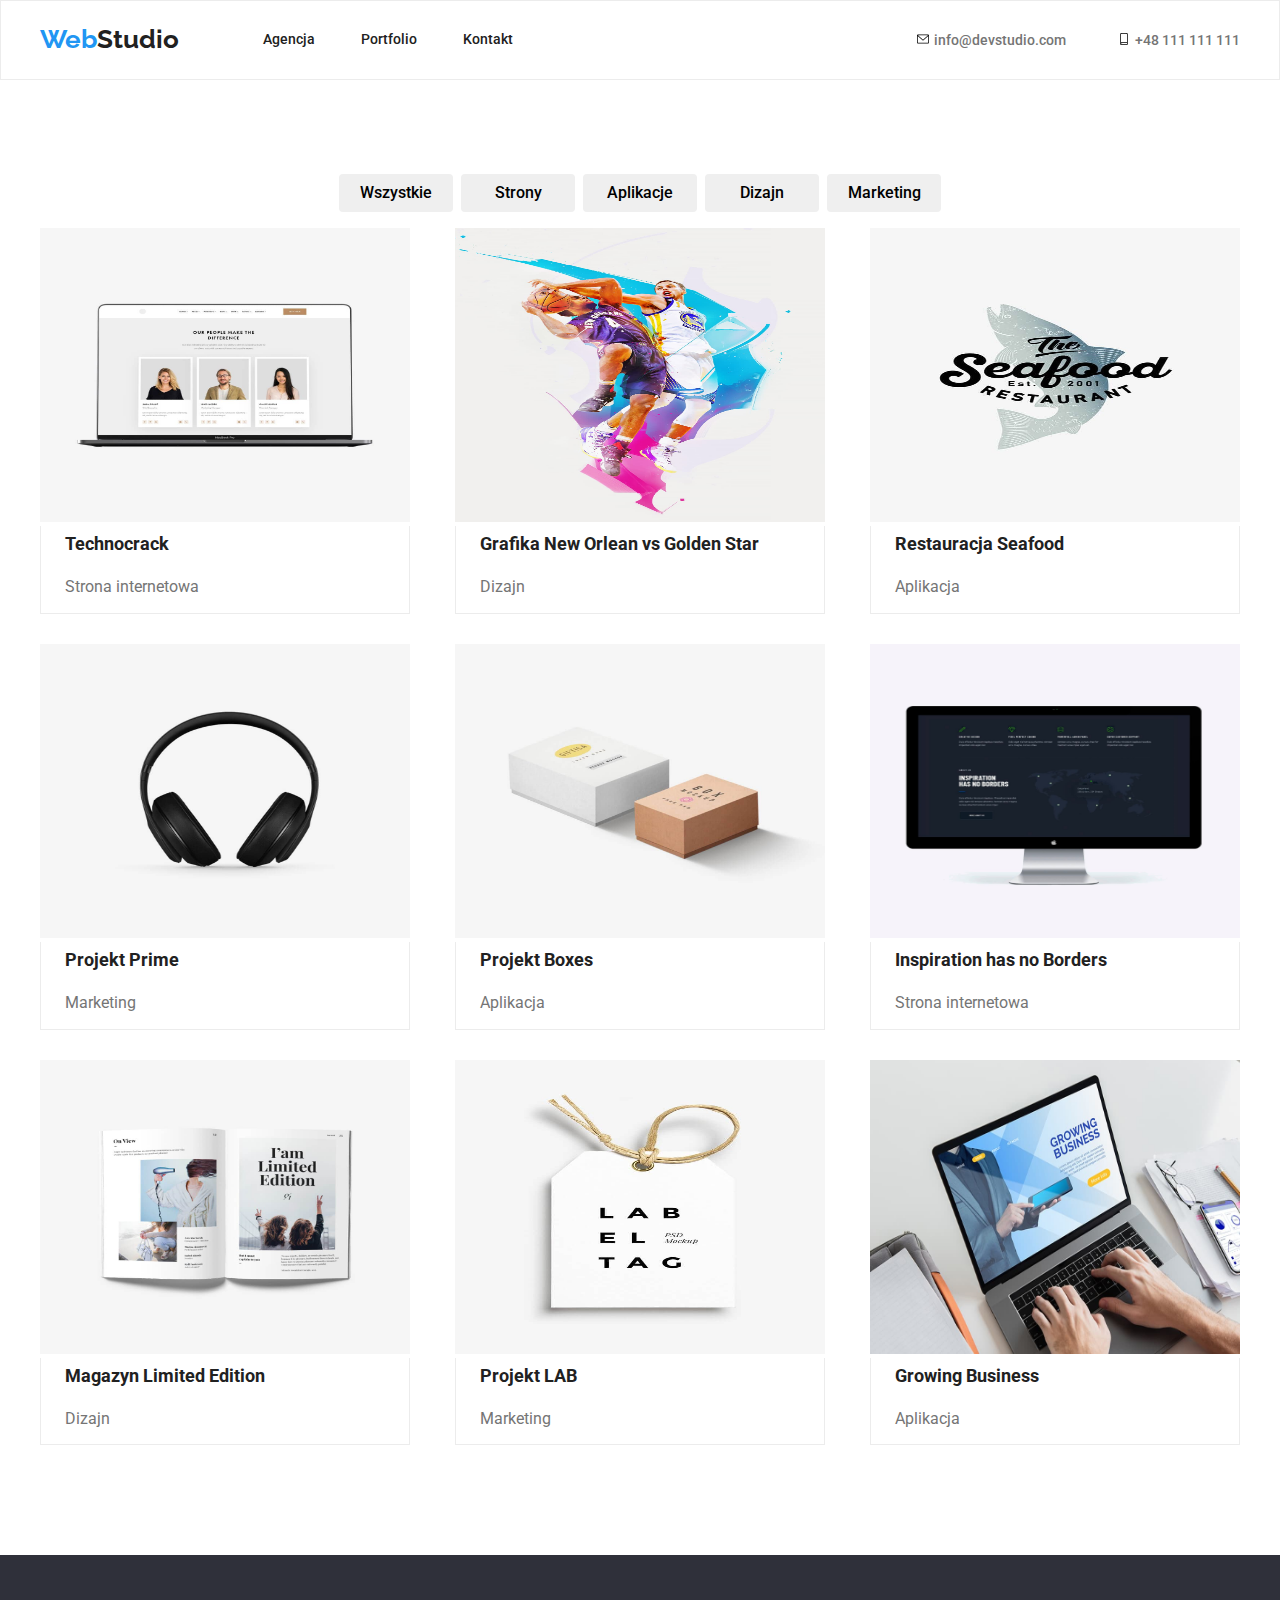
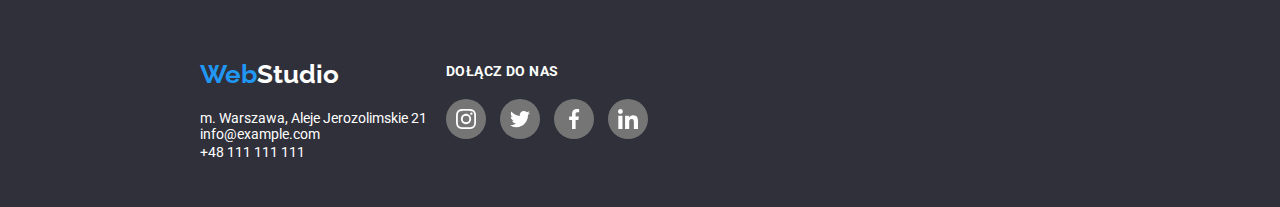
==== portfolio.html @ 9b008c36 "add files" ====
<!DOCTYPE html>
<html lang="pl">
    <head>
        <meta charset="UTF-8" />
        <meta http-equiv="X-UA-Compatible" content="IE=edge" />
        <meta name="viewport" content="width=device-width, initial-scale=1.0" />
        <title>Portfolio</title>
        <link rel="preconnect" href="https://fonts.googleapis.com" />
        <link rel="preconnect" href="https://fonts.gstatic.com" crossorigin />
        <link
            href="https://fonts.googleapis.com/css2?family=Raleway:wght@700&family=Roboto:wght@400;500;700;900&display=swap"
            rel="stylesheet"
        />
        <link rel="stylesheet" href="./css/norm.css" />
        <link rel="stylesheet" href="./css/styles.css" />
    </head>
    <body>
        <header class="bottom-line">
            <div class="flex-container container header-line">
                <a class="logo-dark" href="./index.html"
                    ><span class="logo-part">Web</span>Studio</a
                >
                <nav>
                    <ul class="flex-nav">
                        <li>
                            <a class="link" href="./index.html">Agencja</a>
                        </li>
                        <li>
                            <a class="link" href="#">Portfolio</a>
                        </li>
                        <li><a class="link" href="#">Kontakt</a></li>
                    </ul>
                </nav>

                <div class="flex-adress">
                    <a class="link link-color" href="mailto:info@devstudio.com">
                        <svg
                            class="icons-link"
                            xmlns="http://www.w3.org/2000/svg"
                            width="16"
                            height="12"
                        >
                            <use href="./images/icons.svg#icon-envelope"></use>
                        </svg>
                        <span>info@devstudio.com</span>
                    </a>
                    <a class="link link-color" href="callto:+48111111111">
                        <svg
                            class="icons-link"
                            xmlns="http://www.w3.org/2000/svg"
                            width="16"
                            height="12"
                        >
                            <use
                                href="./images/icons.svg#icon-smartphone"
                            ></use>
                        </svg>
                        <span>+48 111 111 111</span></a
                    >
                </div>
            </div>
        </header>
        <main>
            <section>
                <ul class="container menu">
                    <li class="button-item">
                        <button class="button-design" type="button">
                            Wszystkie
                        </button>
                    </li>
                    <li class="button-item">
                        <button class="button-design" type="button">
                            Strony
                        </button>
                    </li>
                    <li class="button-item">
                        <button class="button-design" type="button">
                            Aplikacje
                        </button>
                    </li>
                    <li class="button-item">
                        <button class="button-design" type="button">
                            Dizajn
                        </button>
                    </li>
                    <li class="button-item">
                        <button class="button-design" type="button">
                            Marketing
                        </button>
                    </li>
                </ul>

                <div class="container">
                    <ul class="menu-set">
                        <li class="shadows">
                            <img
                                src="./images/portfolio-pic1.jpg"
                                alt="Zdjęcia dwóch kobiet i jednego mężczyzny wyświetlone na ekranie laptopa"
                                width="370"
                                height="294"
                            />
                            <div class="bottom-frame">
                                <h4 class="project-name">Technocrack</h4>
                                <p class="project-type">Strona internetowa</p>
                            </div>
                        </li>
                        <li class="shadows">
                            <img
                                src="./images/portfolio-pic2.jpg"
                                alt="Dwóch mężczyzn grających w koszykówkę"
                                width="370"
                                height="294"
                            />
                            <div class="bottom-frame">
                                <h4 class="project-name">
                                    Grafika New Orlean vs Golden Star
                                </h4>
                                <p class="project-type">Dizajn</p>
                            </div>
                        </li>
                        <li class="shadows">
                            <img
                                src="./images/portfolio-pic3.jpg"
                                alt="Logo restauracji serwującej owoce morza"
                                width="370"
                                height="294"
                            />
                            <div class="bottom-frame">
                                <h4 class="project-name">
                                    Restauracja Seafood
                                </h4>
                                <p class="project-type">Aplikacja</p>
                            </div>
                        </li>
                        <li class="shadows">
                            <img
                                src="./images/portfolio-pic4.jpg"
                                alt="Słuchawki nauszne"
                                width="370"
                                height="294"
                            />
                            <div class="bottom-frame">
                                <h4 class="project-name">Projekt Prime</h4>
                                <p class="project-type">Marketing</p>
                            </div>
                        </li>
                        <li class="shadows">
                            <img
                                src="./images/portfolio-pic5.jpg"
                                alt="Białe i różowe pudełko"
                                width="370"
                                height="294"
                            />
                            <div class="bottom-frame">
                                <h4 class="project-name">Projekt Boxes</h4>
                                <p class="project-type">Aplikacja</p>
                            </div>
                        </li>
                        <li class="shadows">
                            <img
                                src="./images/portfolio-pic6.jpg"
                                alt="Ekran komputera Mac z wyświetoną witryną internetową"
                                width="370"
                                height="294"
                            />
                            <div class="bottom-frame">
                                <h4 class="project-name">
                                    Inspiration has no Borders
                                </h4>
                                <p class="project-type">Strona internetowa</p>
                            </div>
                        </li>
                        <li class="shadows">
                            <img
                                src="./images/portfolio-pic7.jpg"
                                alt="Otwarta gazeta z artykułami"
                                width="370"
                                height="294"
                            />
                            <div class="bottom-frame">
                                <h4 class="project-name">
                                    Magazyn Limited Edition
                                </h4>
                                <p class="project-type">Dizajn</p>
                            </div>
                        </li>
                        <li class="shadows">
                            <img
                                src="./images/portfolio-pic8.jpg"
                                alt="Biała metka z czarnym napisem i zawiązanym sznureczkiem"
                                width="370"
                                height="294"
                            />
                            <div class="bottom-frame">
                                <h4 class="project-name">Projekt LAB</h4>
                                <p class="project-type">Marketing</p>
                            </div>
                        </li>
                        <li class="shadows">
                            <img
                                src="./images/portfolio-pic9.jpg"
                                alt="Stół, na którym stoi komputer, leżą dokumenty, a na nich leżą okulary, ołówek i telefon komórkowy"
                                width="370"
                                height="294"
                            />
                            <div class="bottom-frame">
                                <h4 class="project-name">Growing Business</h4>
                                <p class="project-type">Aplikacja</p>
                            </div>
                        </li>
                    </ul>
                </div>
            </section>
        </main>
        <footer>
            <div class="background-bottom footer-container">
                <div>
                    <a class="logo-light" href="#"
                        ><span class="logo-part">Web</span>Studio</a
                    >

                    <div class="address-style">
                        m. Warszawa, Aleje Jerozolimskie 21
                    </div>

                    <a class="link-footer" href="mailto:info@example.com"
                        >info@example.com</a
                    ><br />
                    <span
                        ><a class="link-footer" href="callto:+48111111111"
                            >+48 111 111 111</a
                        ></span
                    >
                </div>

                <div>
                    <h4 class="title-footer">DOŁĄCZ DO NAS</h4>
                    <ul class="ul-footer">
                        <li class="list-footer">
                            <a
                                href="https://www.instagram.com"
                                target="_blank"
                            ></a>
                            <svg
                                class="icon-social-footer"
                                viewBox="0 0 50 100"
                            >
                                <use href="./images/icons.svg#icon-insta"></use>
                            </svg>
                        </li>
                        <li class="list-footer">
                            <a
                                href="https://www.twitter.com"
                                target="_blank"
                            ></a>
                            <svg
                                class="icon-social-footer"
                                viewBox="0 0 50 100"
                            >
                                <use href="./images/icons.svg#icon-twitt"></use>
                            </svg>
                        </li>
                        <li class="list-footer">
                            <a
                                href="https://www.facebook.com"
                                target="_blank"
                            ></a>
                            <svg
                                class="icon-social-footer"
                                viewBox="0 0 50 100"
                            >
                                <use href="./images/icons.svg#icon-face"></use>
                            </svg>
                        </li>
                        <li class="list-footer">
                            <a
                                href="https://www.linkedin.com"
                                target="_blank"
                            ></a>
                            <svg
                                class="icon-social-footer"
                                viewBox="0 0 50 100"
                            >
                                <use
                                    href="./images/icons.svg#icon-linkedin"
                                ></use>
                            </svg>
                        </li>
                    </ul>
                </div>
            </div>
        </footer>
    </body>
</html>
---- css/norm.css ----
/*! normalize.css v8.0.1 | MIT License | github.com/necolas/normalize.css */

/* Document
   ========================================================================== */

/**
 * 1. Correct the line height in all browsers.
 * 2. Prevent adjustments of font size after orientation changes in iOS.
 */

html {
    line-height: 1.15; /* 1 */
    -webkit-text-size-adjust: 100%; /* 2 */
}

/* Sections
   ========================================================================== */

/**
 * Remove the margin in all browsers.
 */

body {
    margin: 0;
}

/**
 * Render the `main` element consistently in IE.
 */

main {
    display: block;
}

/**
 * Correct the font size and margin on `h1` elements within `section` and
 * `article` contexts in Chrome, Firefox, and Safari.
 */

h1 {
    font-size: 2em;
    margin: 0.67em 0;
}

/* Grouping content
   ========================================================================== */

/**
 * 1. Add the correct box sizing in Firefox.
 * 2. Show the overflow in Edge and IE.
 */

hr {
    box-sizing: content-box; /* 1 */
    height: 0; /* 1 */
    overflow: visible; /* 2 */
}

/**
 * 1. Correct the inheritance and scaling of font size in all browsers.
 * 2. Correct the odd `em` font sizing in all browsers.
 */

pre {
    font-family: monospace, monospace; /* 1 */
    font-size: 1em; /* 2 */
}

/* Text-level semantics
   ========================================================================== */

/**
 * Remove the gray background on active links in IE 10.
 */

a {
    background-color: transparent;
}

/**
 * 1. Remove the bottom border in Chrome 57-
 * 2. Add the correct text decoration in Chrome, Edge, IE, Opera, and Safari.
 */

abbr[title] {
    border-bottom: none; /* 1 */
    text-decoration: underline; /* 2 */
    text-decoration: underline dotted; /* 2 */
}

/**
 * Add the correct font weight in Chrome, Edge, and Safari.
 */

b,
strong {
    font-weight: bolder;
}

/**
 * 1. Correct the inheritance and scaling of font size in all browsers.
 * 2. Correct the odd `em` font sizing in all browsers.
 */

code,
kbd,
samp {
    font-family: monospace, monospace; /* 1 */
    font-size: 1em; /* 2 */
}

/**
 * Add the correct font size in all browsers.
 */

small {
    font-size: 80%;
}

/**
 * Prevent `sub` and `sup` elements from affecting the line height in
 * all browsers.
 */

sub,
sup {
    font-size: 75%;
    line-height: 0;
    position: relative;
    vertical-align: baseline;
}

sub {
    bottom: -0.25em;
}

sup {
    top: -0.5em;
}

/* Embedded content
   ========================================================================== */

/**
 * Remove the border on images inside links in IE 10.
 */

img {
    border-style: none;
}

/* Forms
   ========================================================================== */

/**
 * 1. Change the font styles in all browsers.
 * 2. Remove the margin in Firefox and Safari.
 */

button,
input,
optgroup,
select,
textarea {
    font-family: inherit; /* 1 */
    font-size: 100%; /* 1 */
    line-height: 1.15; /* 1 */
    margin: 0; /* 2 */
}

/**
 * Show the overflow in IE.
 * 1. Show the overflow in Edge.
 */

button,
input {
    /* 1 */
    overflow: visible;
}

/**
 * Remove the inheritance of text transform in Edge, Firefox, and IE.
 * 1. Remove the inheritance of text transform in Firefox.
 */

button,
select {
    /* 1 */
    text-transform: none;
}

/**
 * Correct the inability to style clickable types in iOS and Safari.
 */

button,
[type="button"],
[type="reset"],
[type="submit"] {
    -webkit-appearance: button;
}

/**
 * Remove the inner border and padding in Firefox.
 */

button::-moz-focus-inner,
[type="button"]::-moz-focus-inner,
[type="reset"]::-moz-focus-inner,
[type="submit"]::-moz-focus-inner {
    border-style: none;
    padding: 0;
}

/**
 * Restore the focus styles unset by the previous rule.
 */

button:-moz-focusring,
[type="button"]:-moz-focusring,
[type="reset"]:-moz-focusring,
[type="submit"]:-moz-focusring {
    outline: 1px dotted ButtonText;
}

/**
 * Correct the padding in Firefox.
 */

fieldset {
    padding: 0.35em 0.75em 0.625em;
}

/**
 * 1. Correct the text wrapping in Edge and IE.
 * 2. Correct the color inheritance from `fieldset` elements in IE.
 * 3. Remove the padding so developers are not caught out when they zero out
 *    `fieldset` elements in all browsers.
 */

legend {
    box-sizing: border-box; /* 1 */
    color: inherit; /* 2 */
    display: table; /* 1 */
    max-width: 100%; /* 1 */
    padding: 0; /* 3 */
    white-space: normal; /* 1 */
}

/**
 * Add the correct vertical alignment in Chrome, Firefox, and Opera.
 */

progress {
    vertical-align: baseline;
}

/**
 * Remove the default vertical scrollbar in IE 10+.
 */

textarea {
    overflow: auto;
}

/**
 * 1. Add the correct box sizing in IE 10.
 * 2. Remove the padding in IE 10.
 */

[type="checkbox"],
[type="radio"] {
    box-sizing: border-box; /* 1 */
    padding: 0; /* 2 */
}

/**
 * Correct the cursor style of increment and decrement buttons in Chrome.
 */

[type="number"]::-webkit-inner-spin-button,
[type="number"]::-webkit-outer-spin-button {
    height: auto;
}

/**
 * 1. Correct the odd appearance in Chrome and Safari.
 * 2. Correct the outline style in Safari.
 */

[type="search"] {
    -webkit-appearance: textfield; /* 1 */
    outline-offset: -2px; /* 2 */
}

/**
 * Remove the inner padding in Chrome and Safari on macOS.
 */

[type="search"]::-webkit-search-decoration {
    -webkit-appearance: none;
}

/**
 * 1. Correct the inability to style clickable types in iOS and Safari.
 * 2. Change font properties to `inherit` in Safari.
 */

::-webkit-file-upload-button {
    -webkit-appearance: button; /* 1 */
    font: inherit; /* 2 */
}

/* Interactive
   ========================================================================== */

/*
 * Add the correct display in Edge, IE 10+, and Firefox.
 */

details {
    display: block;
}

/*
 * Add the correct display in all browsers.
 */

summary {
    display: list-item;
}

/* Misc
   ========================================================================== */

/**
 * Add the correct display in IE 10+.
 */

template {
    display: none;
}

/**
 * Add the correct display in IE 10.
 */

[hidden] {
    display: none;
}
---- css/styles.css ----
:root {
    --brand-color: #2196f3;
    --snow: white;
    --almost-black: #212121;
    --mouse: #757575;
    --almost-white: #f5f4fa;
    --dark-grey: #2f303a;
    --light: #ececec;
    --black: #000000;
    --icons-grey: #afb1b8;
}
body {
    font-family: "Roboto", sans-serif;
    color: var(--almost-black);
    margin: 0 auto;
}
ul {
    list-style-type: none;
    padding: 0;
}
h4 {
    margin: 0 auto;
}

section {
    padding-block: 94px;
}

.logo-dark {
    font-family: raleway;
    color: var(--almost-black);
    text-decoration: none;
    font-size: 26px;
    font-weight: 700;
    line-height: 1, 2;
    letter-spacing: 3%;
    vertical-align: top;
    text-align: left;
}
.logo-light {
    font-family: raleway;
    color: var(--snow);
    text-decoration: none;
    font-size: 26px;
    font-weight: 700;
    line-height: 1, 2;
    letter-spacing: 3%;
    vertical-align: top;
    text-align: left;
    padding-left: 200px;
}
.logo-part {
    color: var(--brand-color);
}
.link {
    color: var(--almost-black);
    text-decoration: none;
    font-size: 14px;
    font-weight: 500;
    line-height: 1, 2;
    letter-spacing: 2%;
    vertical-align: top;
    text-align: left;
}
.link:hover,
.link:focus,
.link:active {
    color: var(--brand-color);
}
.background {
    background-color: var(--dark-grey);
    padding: 200px 252px 200px 252px;
    background-image: linear-gradient(
            rgba(47, 48, 58, 0.4),
            rgba(47, 48, 58, 0.4)
        ),
        url(../images/office.jpg);
    background-position: center;
    background-repeat: no-repeat;
}
.background-bottom {
    background-color: var(--dark-grey);
    margin: 0 auto;
    height: 192px;
    padding-top: 60px;
}
.container-black {
    margin: 0 auto;
    display: flex;
    flex-direction: column;
    justify-content: center;
    align-items: center;
}
.text-content {
    color: var(--snow);
    font-size: 44px;
    font-weight: 900;
    line-height: 1, 4;
    letter-spacing: 6%;
    vertical-align: top;
    text-align: center;
}
.order-service {
    background-color: var(--brand-color);
    border: var(--brand-color);
    border-radius: 4px;
    box-shadow: 0px 4px 4px rgba(0, 0, 0, 0.25);
    color: var(--snow);
    cursor: pointer;
    width: 200px;
    font-size: 16px;
    font-weight: 700;
    line-height: 1, 9;
    letter-spacing: 6%;
    vertical-align: top;
    text-align: center;
    padding: 10px 41px 10px 42px;
}
.title-style {
    font-size: 14px;
    font-weight: 700px;
    line-height: 1, 1;
    letter-spacing: 3%;
    vertical-align: top;
    text-align: left;
    margin-top: 40px;
}
.text-style {
    color: var(--mouse);
    font-size: 14px;
    line-height: 1, 7;
    letter-spacing: 3%;
    vertical-align: top;
    text-align: left;
}
.specialty {
    font-size: 36px;
    font-weight: 700;
    line-height: 1, 2;
    letter-spacing: 3%;
    vertical-align: top;
    text-align: center;
    padding-bottom: 50px;
    margin-top: 60px;
}
.clients-text {
    font-size: 36px;
    font-weight: 700;
    line-height: 1, 2;
    letter-spacing: 3%;
    vertical-align: top;
    text-align: center;
    padding-bottom: 50px;
}
.grey {
    background-color: var(--almost-white);
    margin: 0 auto;
}
.name {
    font-size: 16px;
    font-weight: 500;
    line-height: 1, 2;
    letter-spacing: 3%;
    vertical-align: top;
    text-align: center;
}
.position {
    color: var(--mouse);
    font-size: 16px;
    line-height: 1, 2;
    letter-spacing: 3%;
    vertical-align: top;
    text-align: center;
}
.address-style {
    color: var(--snow);
    text-decoration: none;
    font-size: 14px;
    line-height: 1, 7;
    letter-spacing: 3%;
    vertical-align: top;
    text-align: left;
    padding-top: 20px;
    width: 246px;
    padding-left: 200px;
}
.link-footer {
    color: var(--snow);
    text-decoration: none;
    font-size: 14px;
    line-height: 1, 7;
    letter-spacing: 3%;
    vertical-align: top;
    text-align: left;
    padding-left: 200px;
}
.link-footer:hover,
.link-footer:focus,
.link-footer:active {
    color: var(--brand-color);
}

.button-design {
    border: var(--almost-white);
    cursor: pointer;
    width: 114px;
    height: 38px;
    text-decoration: none;
    font-weight: 500;
    font-size: 16px;
    line-height: 1, 6;
    letter-spacing: 3%;
    vertical-align: top;
    text-align: center;
    border-radius: 4px;
}
.button-design:hover,
.button-design:focus,
.button-design:active {
    color: var(--snow);
    background-color: var(--brand-color);
    box-shadow: 1px 2px 2px 1px rgba(0, 0, 0, 0.12);
}
.shadows:hover {
    cursor: pointer;
    border-radius: 4px;
    box-shadow: 1px 4px 6px 0px rgba(0, 0, 0, 16%);
}
.project-name {
    font-size: 18px;
    font-weight: 700;
    line-height: 2;
    letter-spacing: 6%;
    vertical-align: top;
    text-align: left;
}
.project-type {
    color: var(--mouse);
    font-size: 16px;
    line-height: 1, 9;
    letter-spacing: 3%;
    vertical-align: top;
    text-align: left;
}
.flex-container {
    display: flex;
    justify-content: space-between;
    align-items: center;
    height: 78px;
}
.footer-container {
    display: flex;
    justify-content: flex-start;
    align-items: center;
}
.icons-color {
    background-color: var(--almost-white);
    padding-inline: 100px;
}
.icons-design {
    fill: var(--icons-grey);
}
.icons-design:hover {
    fill: var(--brand-color);
}
a:hover,
a:focus {
    fill: var(--brand-color);
}

.clients-border {
    list-style: none;
    border: 1px solid var(--icons-grey);
    border-radius: 4px;
    cursor: pointer;
    width: 170px;
    height: 92px;
    display: flex;
    justify-content: center;
    align-items: center;
}
.clients-border:hover {
    list-style: none;
    border: 1px solid var(--brand-color);
    border-radius: 4px;
}
.icons-flex {
    display: flex;
    justify-content: space-between;
    align-items: center;
    width: 1200px;
    margin: 0 auto;
}
.bottom-line {
    border: var(--light) solid 1px;
}
.flex-nav {
    display: flex;
    align-items: center;
    justify-content: space-between;
    gap: 46px;
    max-width: 245px;
    margin-left: 47px;
    margin-right: 371px;
}
.flex-adress {
    display: flex;
    align-items: center;
    justify-content: space-between;
    gap: 50px;
}
.link-color {
    color: var(--mouse);
}
.container {
    width: 1200px;
    margin: 0 auto;
}
.card-set {
    display: flex;
    flex-wrap: nowrap;
    justify-content: space-between;
}
.item {
    background-color: var(--snow);
    justify-content: space-between;
    width: 270px;
}

.specialty-pics {
    display: flex;
    justify-content: space-between;
    flex-wrap: nowrap;
    padding: 0;
}
.specialty-pics:last-child {
    margin: unset;
}

.frame {
    border-radius: 4px;
    box-shadow: 0px 4px 4px rgba(0, 0, 0, 0.2);
    padding: 0;
}
.menu {
    display: flex;
    justify-content: center;
    gap: 8px;
}
.button-item {
    justify-content: space-between;
}
.menu-set {
    display: flex;
    justify-content: space-between;
    align-items: center;
    flex-wrap: wrap;
    gap: 30px;
}
.bottom-frame {
    padding-left: 24px;
    border: 1px solid var(--light);
    border-top: none;
}

.flex-team {
    display: flex;
    justify-content: space-between;
    align-items: center;
    margin-inline: 50px;
}
.social-logos {
    color: var(--icons-grey);
    fill: currentColor;
}
.logos-design {
    fill: var(--mouse);
    width: 40px;
    height: 40px;
    margin-bottom: 20px;
}
.logos-design:hover {
    border-radius: 50%;
    cursor: pointer;
    background: var(--brand-color);
    fill: var(--snow);
}
.title-footer {
    font-weight: 700;
    font-size: 14px;
    line-height: 16px;
    letter-spacing: 0.03em;
    color: var(--snow);
}
.ul-footer {
    margin-top: 20px;
    display: flex;
    align-items: center;
    justify-content: flex-start;
}
.list-footer {
    margin-right: 10px;
    width: 44px;
    height: 44px;
}
.icon-social-footer {
    background: var(--mouse);
    border-radius: 50%;
    fill: var(--snow);
    width: 40px;
    height: 40px;
}
.icon-social-footer:hover {
    background: var(--brand-color);
    border-radius: 50%;
    cursor: pointer;
    fill: var(--snow);
}
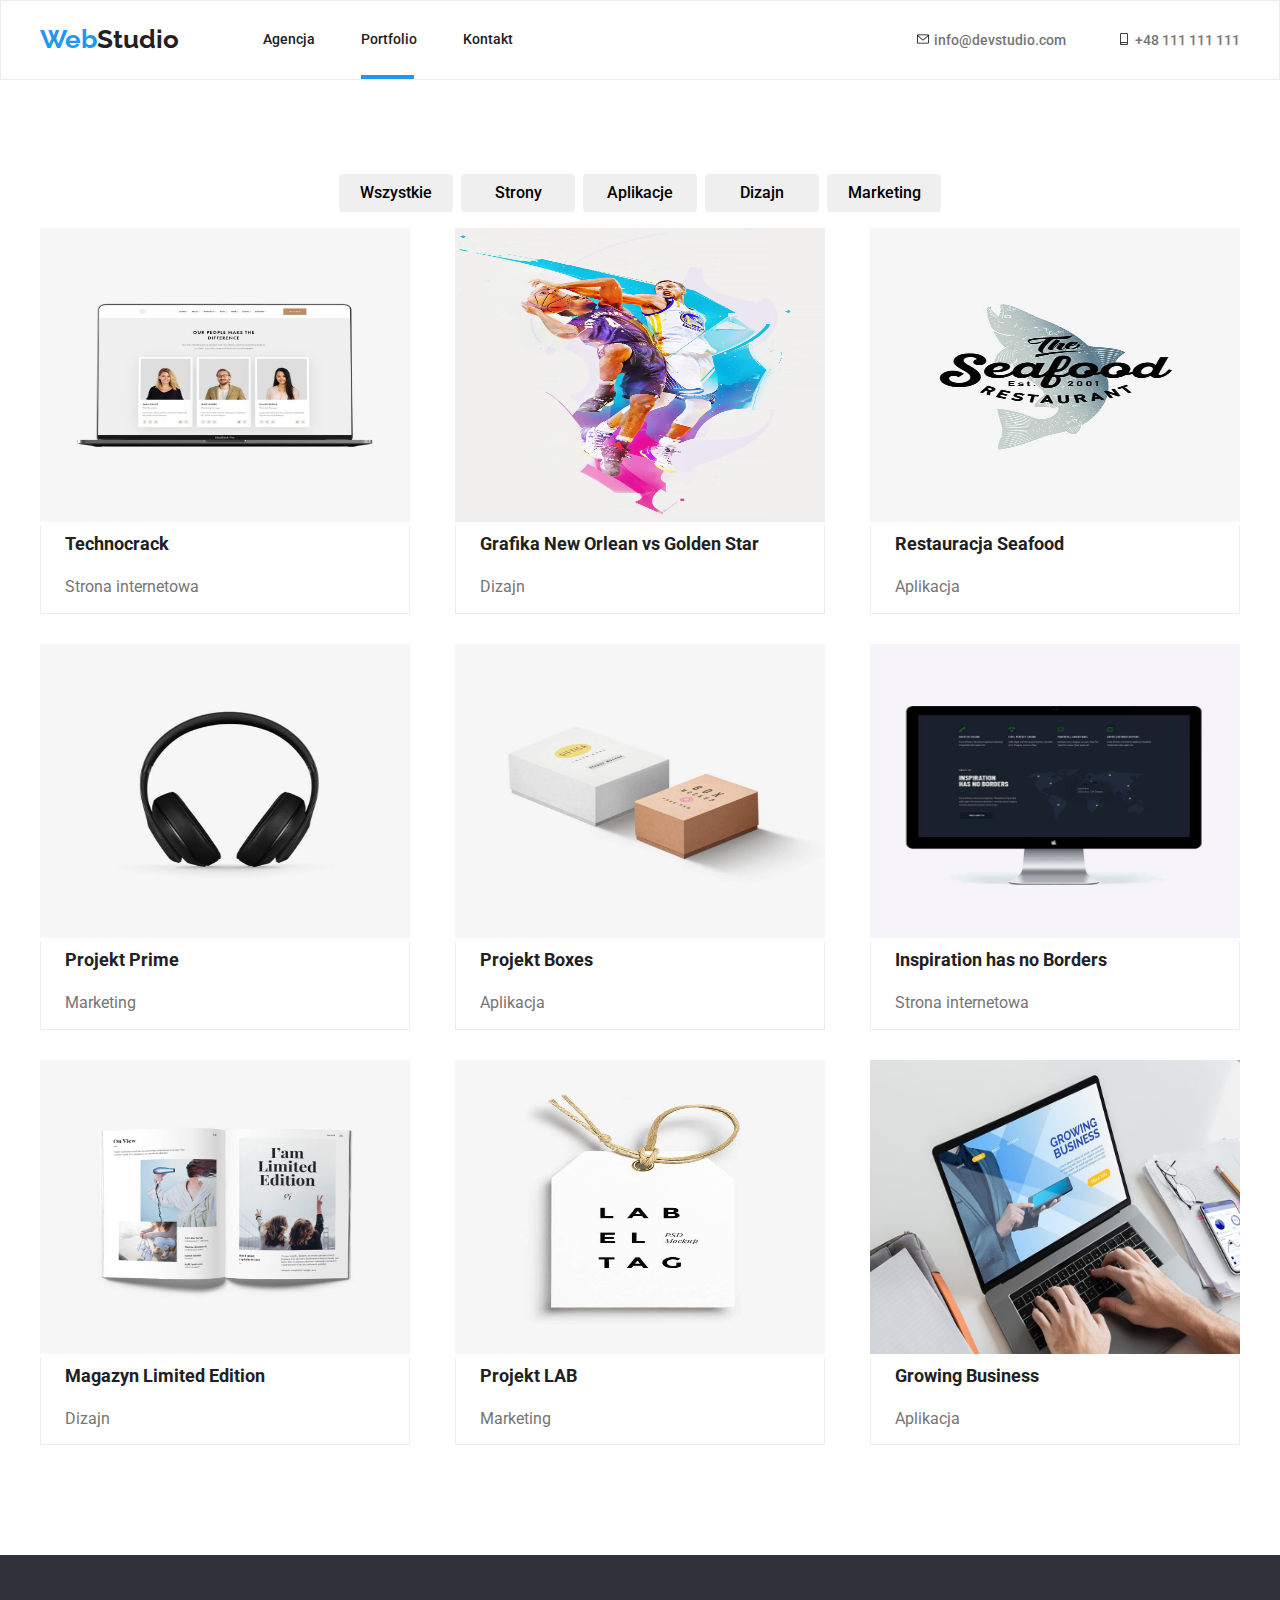
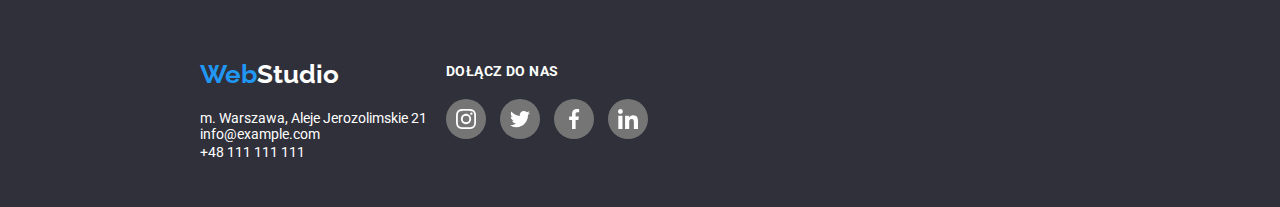
==== commit f97518eb: "underline" ====
--- a/portfolio.html
+++ b/portfolio.html
@@ -27,6 +27,7 @@
                         </li>
                         <li>
                             <a class="link" href="#">Portfolio</a>
+                            <div class="underline"></div>
                         </li>
                         <li><a class="link" href="#">Kontakt</a></li>
                     </ul>
--- a/css/styles.css
+++ b/css/styles.css
@@ -416,3 +416,19 @@
     cursor: pointer;
     fill: var(--snow);
 }
+.underline {
+    position: relative;
+    top: 17px;
+    border-radius: 2px;
+    background: var(--brand-color);
+}
+.underline::after {
+    content: "";
+    position: absolute;
+    left: 0;
+    top: 9px;
+    width: 53px;
+    height: 4px;
+    display: block;
+    background-color: var(--brand-color);
+}
